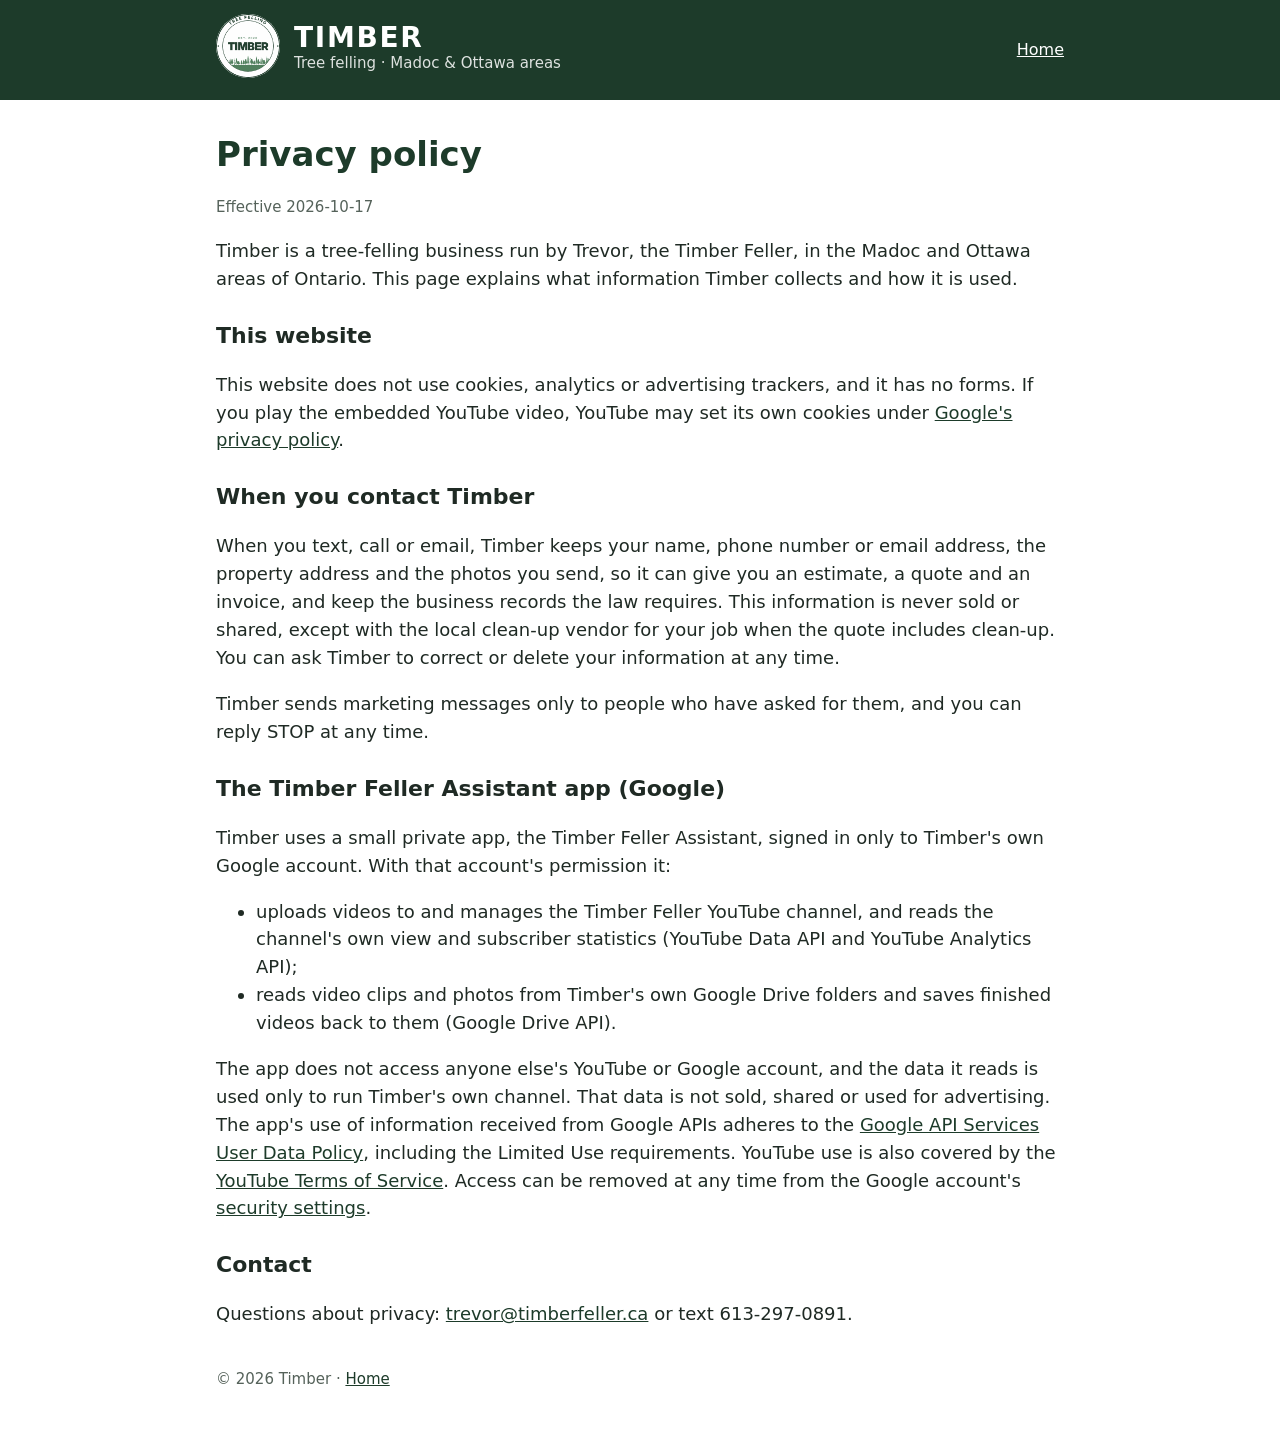
==== privacy.html @ 732ea7f7 "Add the first version of the Timber website One page with a text-for-a-quote button, what Timber doe" ====
<!doctype html>
<html lang="en">
<head>
  <meta charset="utf-8">
  <meta name="viewport" content="width=device-width, initial-scale=1">
  <title>Privacy policy | Timber</title>
  <link rel="icon" href="img/timber-badge.png">
  <link rel="stylesheet" href="style.css">
</head>
<body>
  <header class="site">
    <div class="wrap">
      <a href="index.html"><img src="img/timber-badge.png" alt="Timber logo"></a>
      <div>
        <div class="name">TIMBER</div>
        <div class="tag">Tree felling · Madoc &amp; Ottawa areas</div>
      </div>
      <nav><a href="index.html">Home</a></nav>
    </div>
  </header>

  <main class="page">
    <div class="wrap">
      <h1>Privacy policy</h1>
      <p class="fine">Effective 2026-10-17</p>

      <p>Timber is a tree-felling business run by Trevor, the Timber Feller, in the Madoc and Ottawa areas of Ontario. This page explains what information Timber collects and how it is used.</p>

      <h2>This website</h2>
      <p>This website does not use cookies, analytics or advertising trackers, and it has no forms. If you play the embedded YouTube video, YouTube may set its own cookies under <a href="https://policies.google.com/privacy">Google's privacy policy</a>.</p>

      <h2>When you contact Timber</h2>
      <p>When you text, call or email, Timber keeps your name, phone number or email address, the property address and the photos you send, so it can give you an estimate, a quote and an invoice, and keep the business records the law requires. This information is never sold or shared, except with the local clean-up vendor for your job when the quote includes clean-up. You can ask Timber to correct or delete your information at any time.</p>
      <p>Timber sends marketing messages only to people who have asked for them, and you can reply STOP at any time.</p>

      <h2>The Timber Feller Assistant app (Google)</h2>
      <p>Timber uses a small private app, the Timber Feller Assistant, signed in only to Timber's own Google account. With that account's permission it:</p>
      <ul>
        <li>uploads videos to and manages the Timber Feller YouTube channel, and reads the channel's own view and subscriber statistics (YouTube Data API and YouTube Analytics API);</li>
        <li>reads video clips and photos from Timber's own Google Drive folders and saves finished videos back to them (Google Drive API).</li>
      </ul>
      <p>The app does not access anyone else's YouTube or Google account, and the data it reads is used only to run Timber's own channel. That data is not sold, shared or used for advertising. The app's use of information received from Google APIs adheres to the <a href="https://developers.google.com/terms/api-services-user-data-policy">Google API Services User Data Policy</a>, including the Limited Use requirements. YouTube use is also covered by the <a href="https://www.youtube.com/t/terms">YouTube Terms of Service</a>. Access can be removed at any time from the Google account's <a href="https://myaccount.google.com/permissions">security settings</a>.</p>

      <h2>Contact</h2>
      <p>Questions about privacy: <a href="mailto:trevor@timberfeller.ca">trevor@timberfeller.ca</a> or text 613-297-0891.</p>
    </div>
  </main>

  <footer>
    <div class="wrap">
      © 2026 Timber · <a href="index.html">Home</a>
    </div>
  </footer>
</body>
</html>
---- style.css ----
:root {
  --green-dark: #1d3b2a;
  --green: #4d7c5a;
  --green-light: #e8f0ea;
  --text: #1f2a24;
  --muted: #55625a;
  --bg: #ffffff;
  --radius: 12px;
}

* { box-sizing: border-box; }

body {
  margin: 0;
  font-family: system-ui, -apple-system, "Segoe UI", Roboto, Helvetica, Arial, sans-serif;
  color: var(--text);
  background: var(--bg);
  line-height: 1.55;
  font-size: 18px;
}

a { color: var(--green-dark); }

.wrap { max-width: 880px; margin: 0 auto; padding: 0 16px; }

header.site {
  background: var(--green-dark);
  color: #fff;
}
header.site .wrap {
  display: flex;
  align-items: center;
  gap: 14px;
  padding-top: 14px;
  padding-bottom: 14px;
}
header.site img { width: 64px; height: 64px; border-radius: 50%; background: #fff; }
header.site .name { font-size: 28px; font-weight: 800; letter-spacing: 0.06em; line-height: 1; }
header.site .tag { font-size: 15px; opacity: 0.85; }
header.site nav { margin-left: auto; font-size: 16px; }
header.site nav a { color: #fff; }

.hero {
  background: var(--green-light);
  padding: 36px 0 40px;
}
.hero .wrap { display: grid; gap: 28px; grid-template-columns: minmax(0, 1.2fr) minmax(0, 1fr); align-items: center; }
.hero h1 { font-size: 40px; line-height: 1.15; margin: 0 0 12px; color: var(--green-dark); }
.hero p { margin: 0 0 18px; }
.hero img { width: 100%; border-radius: var(--radius); display: block; }

.btn {
  display: inline-block;
  background: var(--green-dark);
  color: #fff;
  text-decoration: none;
  font-weight: 700;
  font-size: 20px;
  padding: 14px 26px;
  border-radius: 999px;
}
.btn:hover, .btn:focus { background: var(--green); }

.fine { font-size: 15px; color: var(--muted); }
.desktop-number { display: none; font-size: 22px; font-weight: 700; color: var(--green-dark); }

section { padding: 36px 0; }
section h2 { font-size: 28px; margin: 0 0 14px; color: var(--green-dark); }

.cards { display: grid; grid-template-columns: repeat(3, minmax(0, 1fr)); gap: 16px; }
.card { background: var(--green-light); border-radius: var(--radius); padding: 18px; }
.card h3 { margin: 0 0 6px; font-size: 19px; }
.card p { margin: 0; font-size: 16px; }

.areas { columns: 2; padding-left: 20px; margin: 0; }

.work { display: grid; grid-template-columns: repeat(3, minmax(0, 1fr)); gap: 12px; }
.work img { width: 100%; height: 100%; aspect-ratio: 3 / 4; object-fit: cover; border-radius: var(--radius); display: block; }
.short { aspect-ratio: 9 / 16; border-radius: var(--radius); overflow: hidden; background: #000; }
.short iframe { width: 100%; height: 100%; border: 0; display: block; }

.contact { background: var(--green-dark); color: #fff; }
.contact h2, .contact a { color: #fff; }
.contact ul { list-style: none; padding: 0; margin: 0 0 18px; }
.contact li { margin-bottom: 6px; }
.contact .btn { background: #fff; color: var(--green-dark); }

footer { padding: 22px 0 40px; font-size: 15px; color: var(--muted); }

.page h1 { color: var(--green-dark); font-size: 34px; margin: 28px 0 10px; }
.page h2 { font-size: 22px; margin: 26px 0 8px; }

@media (hover: hover) and (pointer: fine) {
  .desktop-number { display: block; margin-top: 10px; }
}

@media (max-width: 720px) {
  body { font-size: 17px; }
  .hero .wrap { grid-template-columns: minmax(0, 1fr); }
  .hero h1 { font-size: 32px; }
  .cards { grid-template-columns: minmax(0, 1fr); }
  .work { grid-template-columns: repeat(2, minmax(0, 1fr)); }
  .areas { columns: 1; }
  header.site nav { display: none; }
}
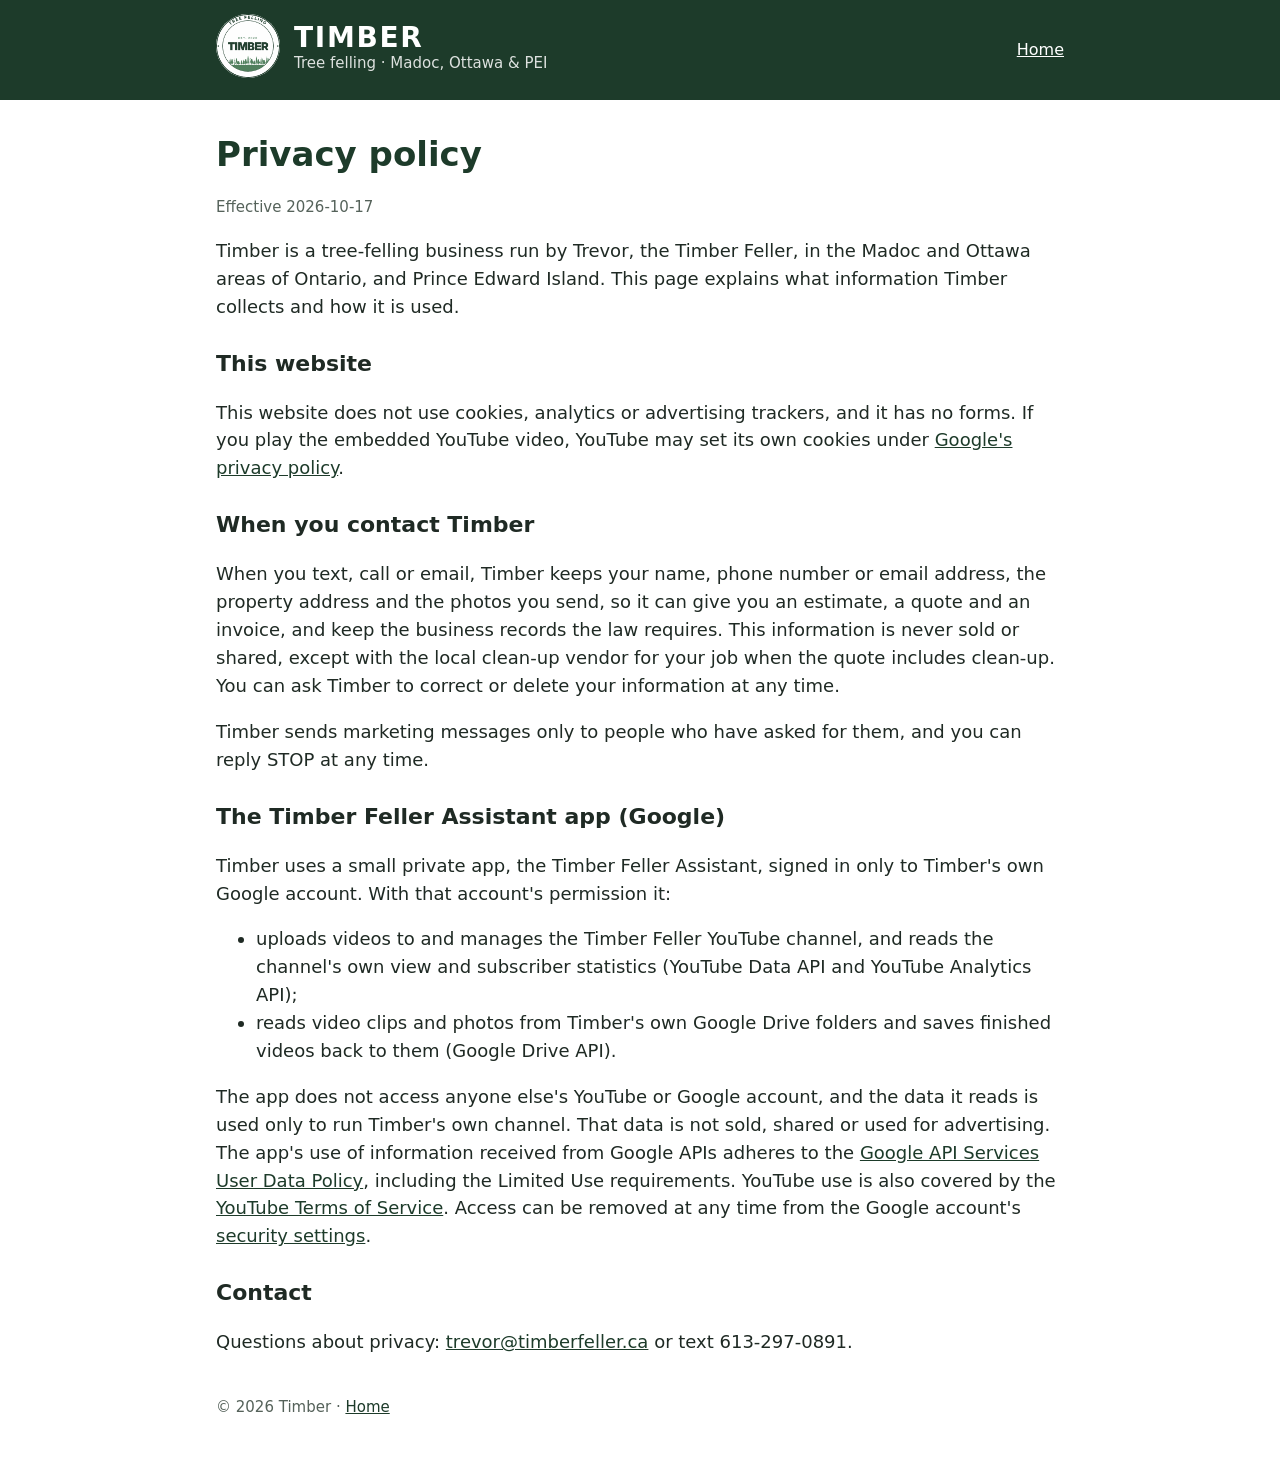
==== commit 95b7018e: "Add Prince Edward Island to the service areas Header tagline, main text, service areas list, page ti" ====
--- a/privacy.html
+++ b/privacy.html
@@ -13,7 +13,7 @@
       <a href="index.html"><img src="img/timber-badge.png" alt="Timber logo"></a>
       <div>
         <div class="name">TIMBER</div>
-        <div class="tag">Tree felling · Madoc &amp; Ottawa areas</div>
+        <div class="tag">Tree felling · Madoc, Ottawa &amp; PEI</div>
       </div>
       <nav><a href="index.html">Home</a></nav>
     </div>
@@ -24,7 +24,7 @@
       <h1>Privacy policy</h1>
       <p class="fine">Effective 2026-10-17</p>
 
-      <p>Timber is a tree-felling business run by Trevor, the Timber Feller, in the Madoc and Ottawa areas of Ontario. This page explains what information Timber collects and how it is used.</p>
+      <p>Timber is a tree-felling business run by Trevor, the Timber Feller, in the Madoc and Ottawa areas of Ontario, and Prince Edward Island. This page explains what information Timber collects and how it is used.</p>
 
       <h2>This website</h2>
       <p>This website does not use cookies, analytics or advertising trackers, and it has no forms. If you play the embedded YouTube video, YouTube may set its own cookies under <a href="https://policies.google.com/privacy">Google's privacy policy</a>.</p>
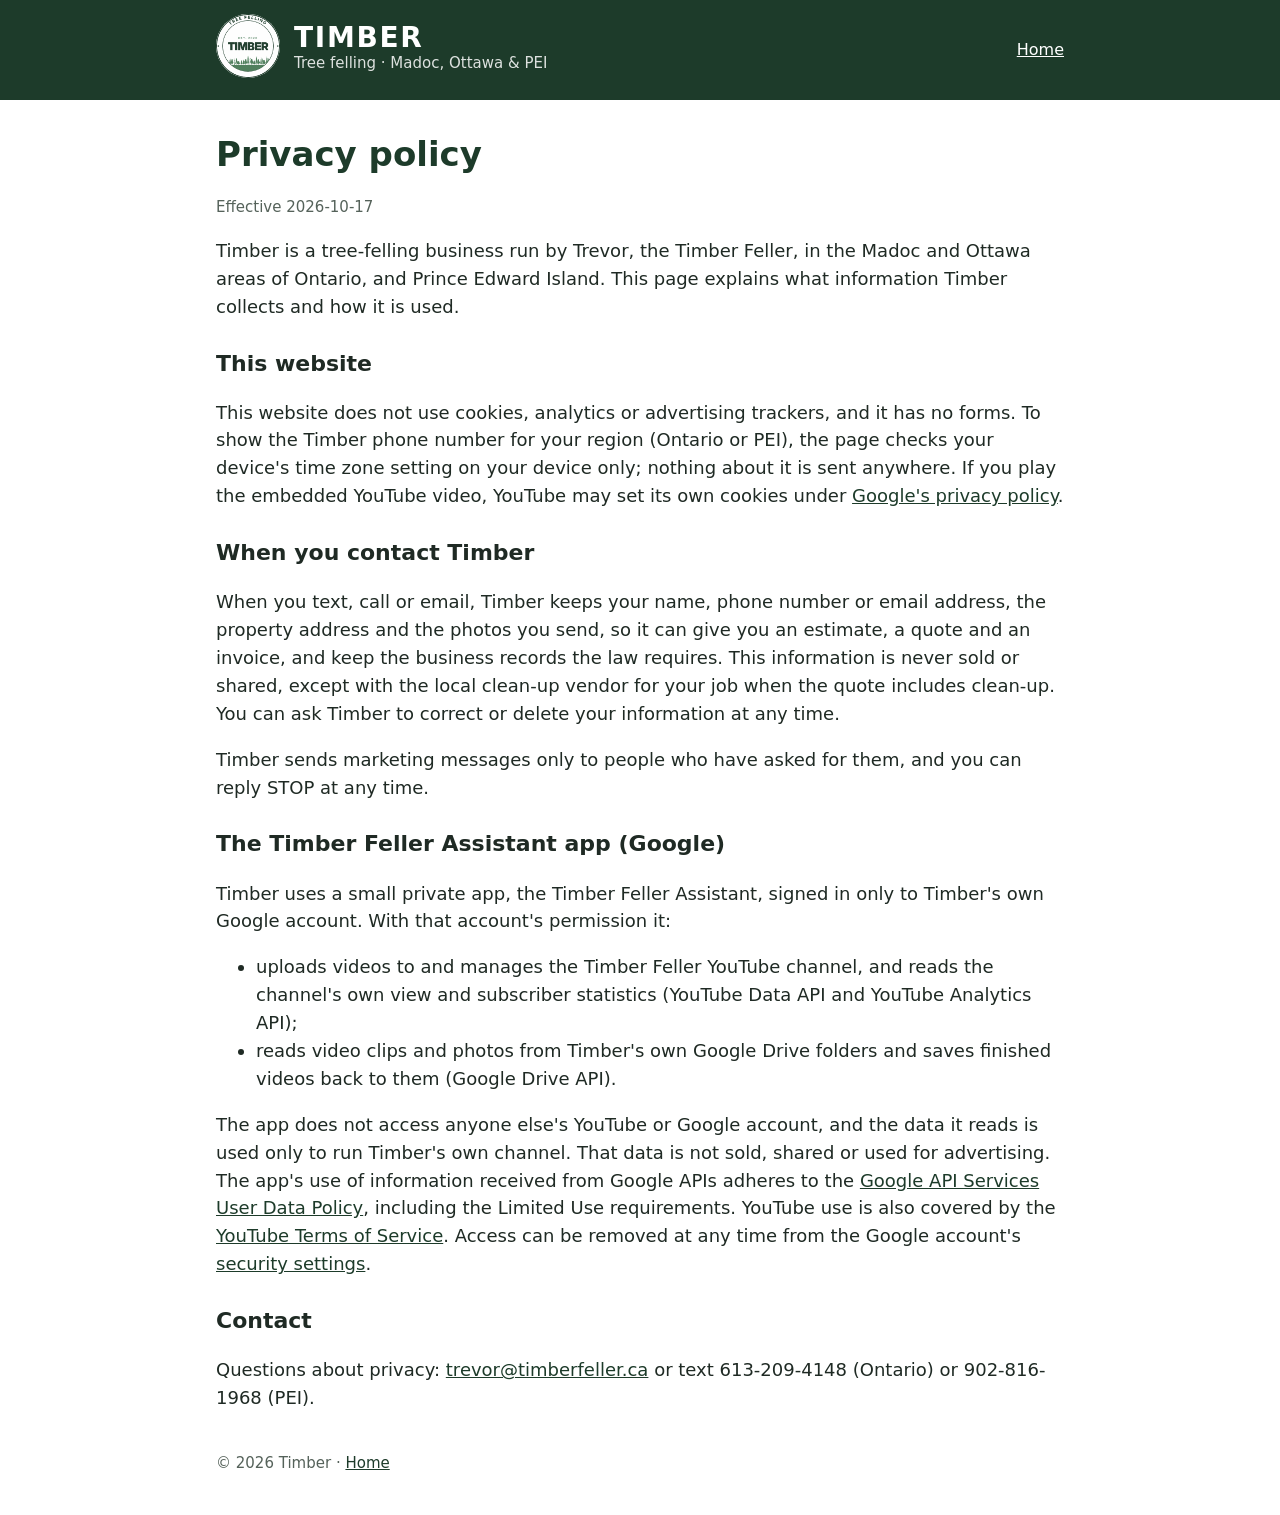
==== commit 89823a0f: "Website: Timber Twilio numbers instead of Dean's cell; PEI number for Atlantic-time visitors" ====
--- a/privacy.html
+++ b/privacy.html
@@ -27,7 +27,7 @@
       <p>Timber is a tree-felling business run by Trevor, the Timber Feller, in the Madoc and Ottawa areas of Ontario, and Prince Edward Island. This page explains what information Timber collects and how it is used.</p>
 
       <h2>This website</h2>
-      <p>This website does not use cookies, analytics or advertising trackers, and it has no forms. If you play the embedded YouTube video, YouTube may set its own cookies under <a href="https://policies.google.com/privacy">Google's privacy policy</a>.</p>
+      <p>This website does not use cookies, analytics or advertising trackers, and it has no forms. To show the Timber phone number for your region (Ontario or PEI), the page checks your device's time zone setting on your device only; nothing about it is sent anywhere. If you play the embedded YouTube video, YouTube may set its own cookies under <a href="https://policies.google.com/privacy">Google's privacy policy</a>.</p>
 
       <h2>When you contact Timber</h2>
       <p>When you text, call or email, Timber keeps your name, phone number or email address, the property address and the photos you send, so it can give you an estimate, a quote and an invoice, and keep the business records the law requires. This information is never sold or shared, except with the local clean-up vendor for your job when the quote includes clean-up. You can ask Timber to correct or delete your information at any time.</p>
@@ -42,7 +42,7 @@
       <p>The app does not access anyone else's YouTube or Google account, and the data it reads is used only to run Timber's own channel. That data is not sold, shared or used for advertising. The app's use of information received from Google APIs adheres to the <a href="https://developers.google.com/terms/api-services-user-data-policy">Google API Services User Data Policy</a>, including the Limited Use requirements. YouTube use is also covered by the <a href="https://www.youtube.com/t/terms">YouTube Terms of Service</a>. Access can be removed at any time from the Google account's <a href="https://myaccount.google.com/permissions">security settings</a>.</p>
 
       <h2>Contact</h2>
-      <p>Questions about privacy: <a href="mailto:trevor@timberfeller.ca">trevor@timberfeller.ca</a> or text 613-297-0891.</p>
+      <p>Questions about privacy: <a href="mailto:trevor@timberfeller.ca">trevor@timberfeller.ca</a> or text 613-209-4148 (Ontario) or 902-816-1968 (PEI).</p>
     </div>
   </main>
 
--- a/style.css
+++ b/style.css
@@ -63,6 +63,8 @@
 
 .fine { font-size: 15px; color: var(--muted); }
 .desktop-number { display: none; font-size: 22px; font-weight: 700; color: var(--green-dark); }
+.desktop-qr { display: none; align-items: center; gap: 16px; margin: 16px 0 14px; max-width: 420px; font-size: 16px; }
+.desktop-qr img { width: 140px; height: 140px; background: #fff; padding: 6px; border-radius: 8px; flex: none; }
 
 section { padding: 36px 0; }
 section h2 { font-size: 28px; margin: 0 0 14px; color: var(--green-dark); }
@@ -78,6 +80,21 @@
 .work img { width: 100%; height: 100%; aspect-ratio: 3 / 4; object-fit: cover; border-radius: var(--radius); display: block; }
 .short { aspect-ratio: 9 / 16; border-radius: var(--radius); overflow: hidden; background: #000; }
 .short iframe { width: 100%; height: 100%; border: 0; display: block; }
+.short.popular { position: relative; }
+.short .badge { position: absolute; bottom: 10px; left: 8px; z-index: 1; pointer-events: none; background: #f2b705; color: #1c3a28; font-size: 13px; font-weight: 700; line-height: 1; padding: 5px 8px; border-radius: 999px; box-shadow: 0 1px 3px rgba(0,0,0,.35); }
+.shorts { display: grid; grid-template-columns: repeat(6, minmax(0, 1fr)); gap: 12px; margin: 18px 0; }
+@media (max-width: 960px) { .shorts { grid-template-columns: repeat(3, minmax(0, 1fr)); } }
+.gallery-preview { display: grid; grid-template-columns: repeat(3, minmax(0, 1fr)); gap: 12px; margin: 18px 0; }
+.gallery-preview figure { margin: 0; }
+.gallery-preview img { width: 100%; aspect-ratio: 4 / 3; object-fit: cover; border-radius: var(--radius); display: block; }
+.gallery-preview figcaption { font-size: 15px; margin-top: 6px; color: var(--green-dark); font-weight: 600; }
+
+.page-title { font-size: 34px; margin: 0 0 8px; color: var(--green-dark); }
+.gallery { display: grid; grid-template-columns: repeat(2, minmax(0, 1fr)); gap: 20px; margin: 18px 0; }
+.gallery figure { margin: 0; }
+.gallery img { width: 100%; aspect-ratio: 4 / 3; object-fit: cover; border-radius: var(--radius); display: block; }
+.gallery figcaption { font-size: 16px; margin-top: 8px; }
+.gallery figcaption strong { display: block; color: var(--green-dark); }
 
 .contact { background: var(--green-dark); color: #fff; }
 .contact h2, .contact a { color: #fff; }
@@ -92,6 +109,8 @@
 
 @media (hover: hover) and (pointer: fine) {
   .desktop-number { display: block; margin-top: 10px; }
+  .desktop-qr { display: flex; }
+  a.btn[href^="sms:"] { display: none; }
 }
 
 @media (max-width: 720px) {
@@ -100,6 +119,11 @@
   .hero h1 { font-size: 32px; }
   .cards { grid-template-columns: minmax(0, 1fr); }
   .work { grid-template-columns: repeat(2, minmax(0, 1fr)); }
+  .shorts { grid-template-columns: repeat(2, minmax(0, 1fr)); }
+  .gallery-preview { grid-template-columns: minmax(0, 1fr); }
+  .gallery { grid-template-columns: minmax(0, 1fr); }
   .areas { columns: 1; }
-  header.site nav { display: none; }
+  header.site .wrap { flex-wrap: wrap; row-gap: 6px; }
+  header.site nav { flex-basis: 100%; box-sizing: border-box; padding-left: 78px; margin-left: 0; font-size: 17px; }
+  header.site .nav-text { display: none; }
 }
